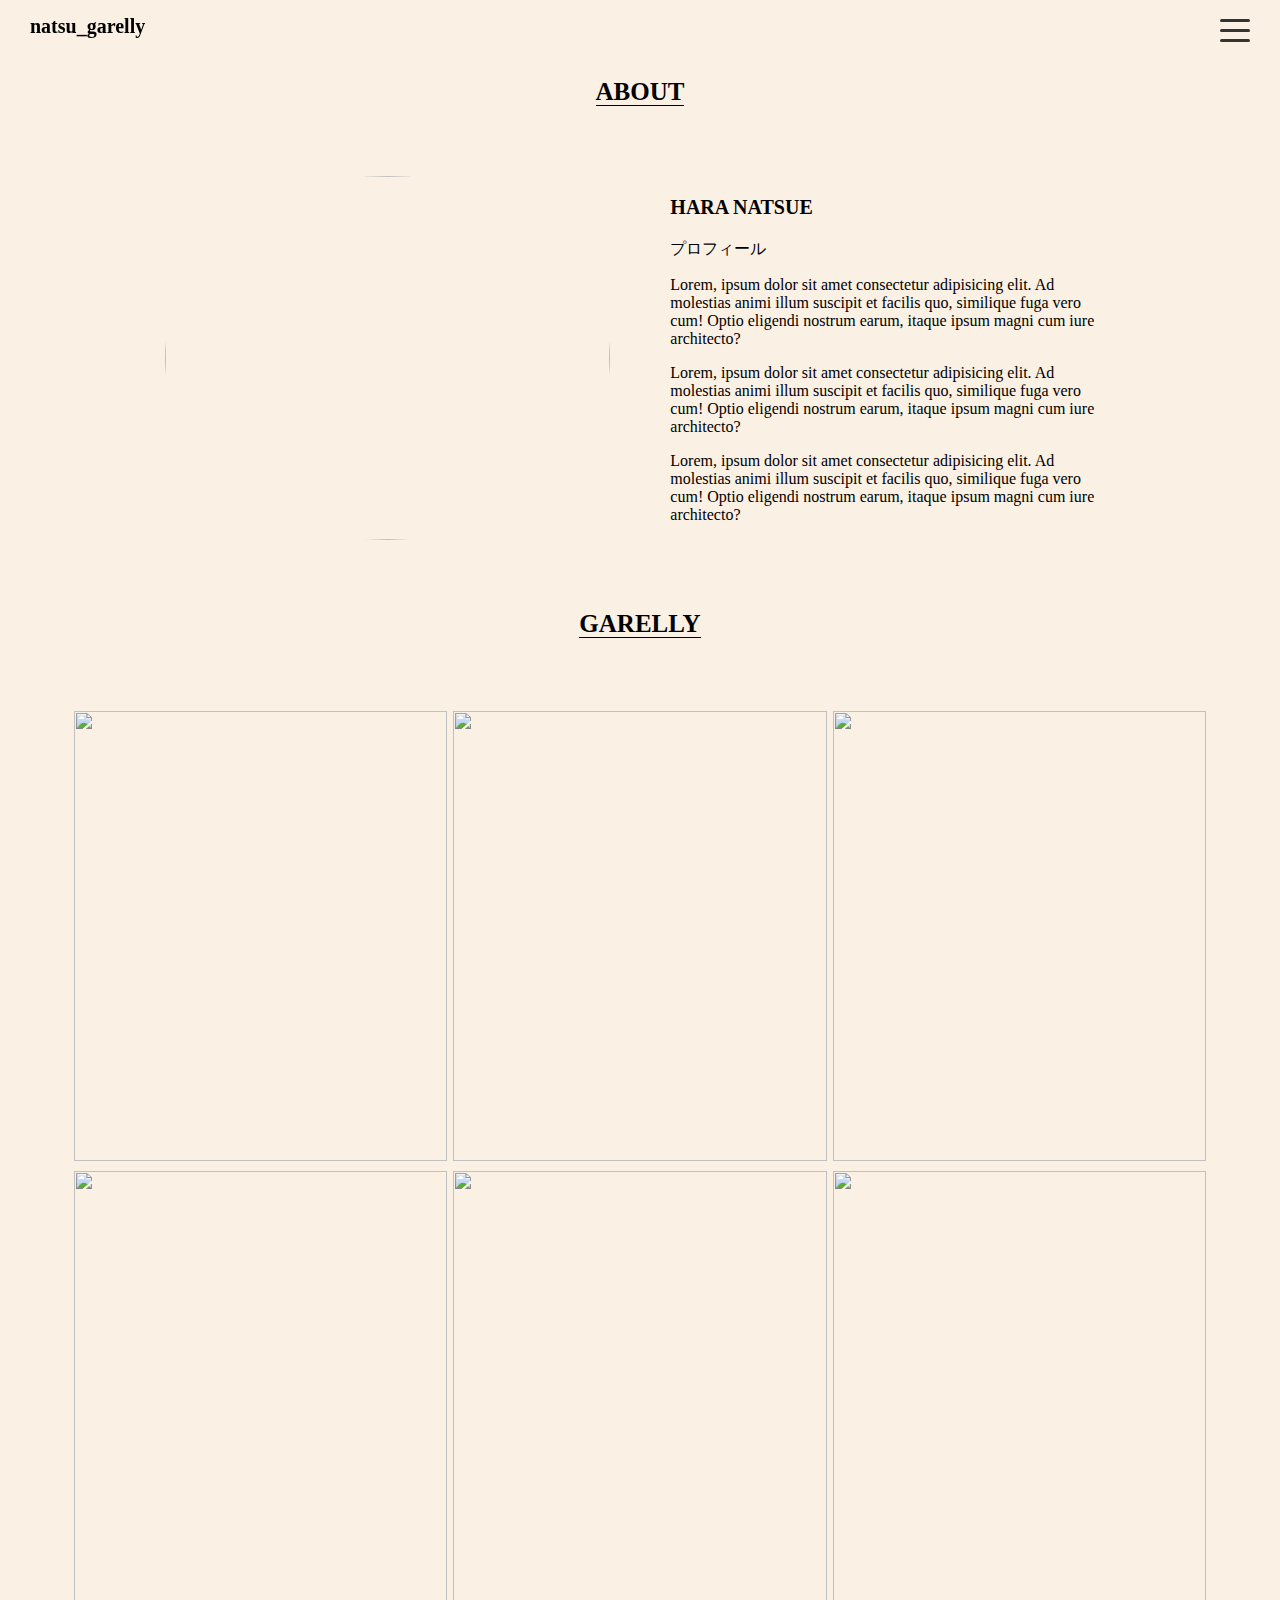
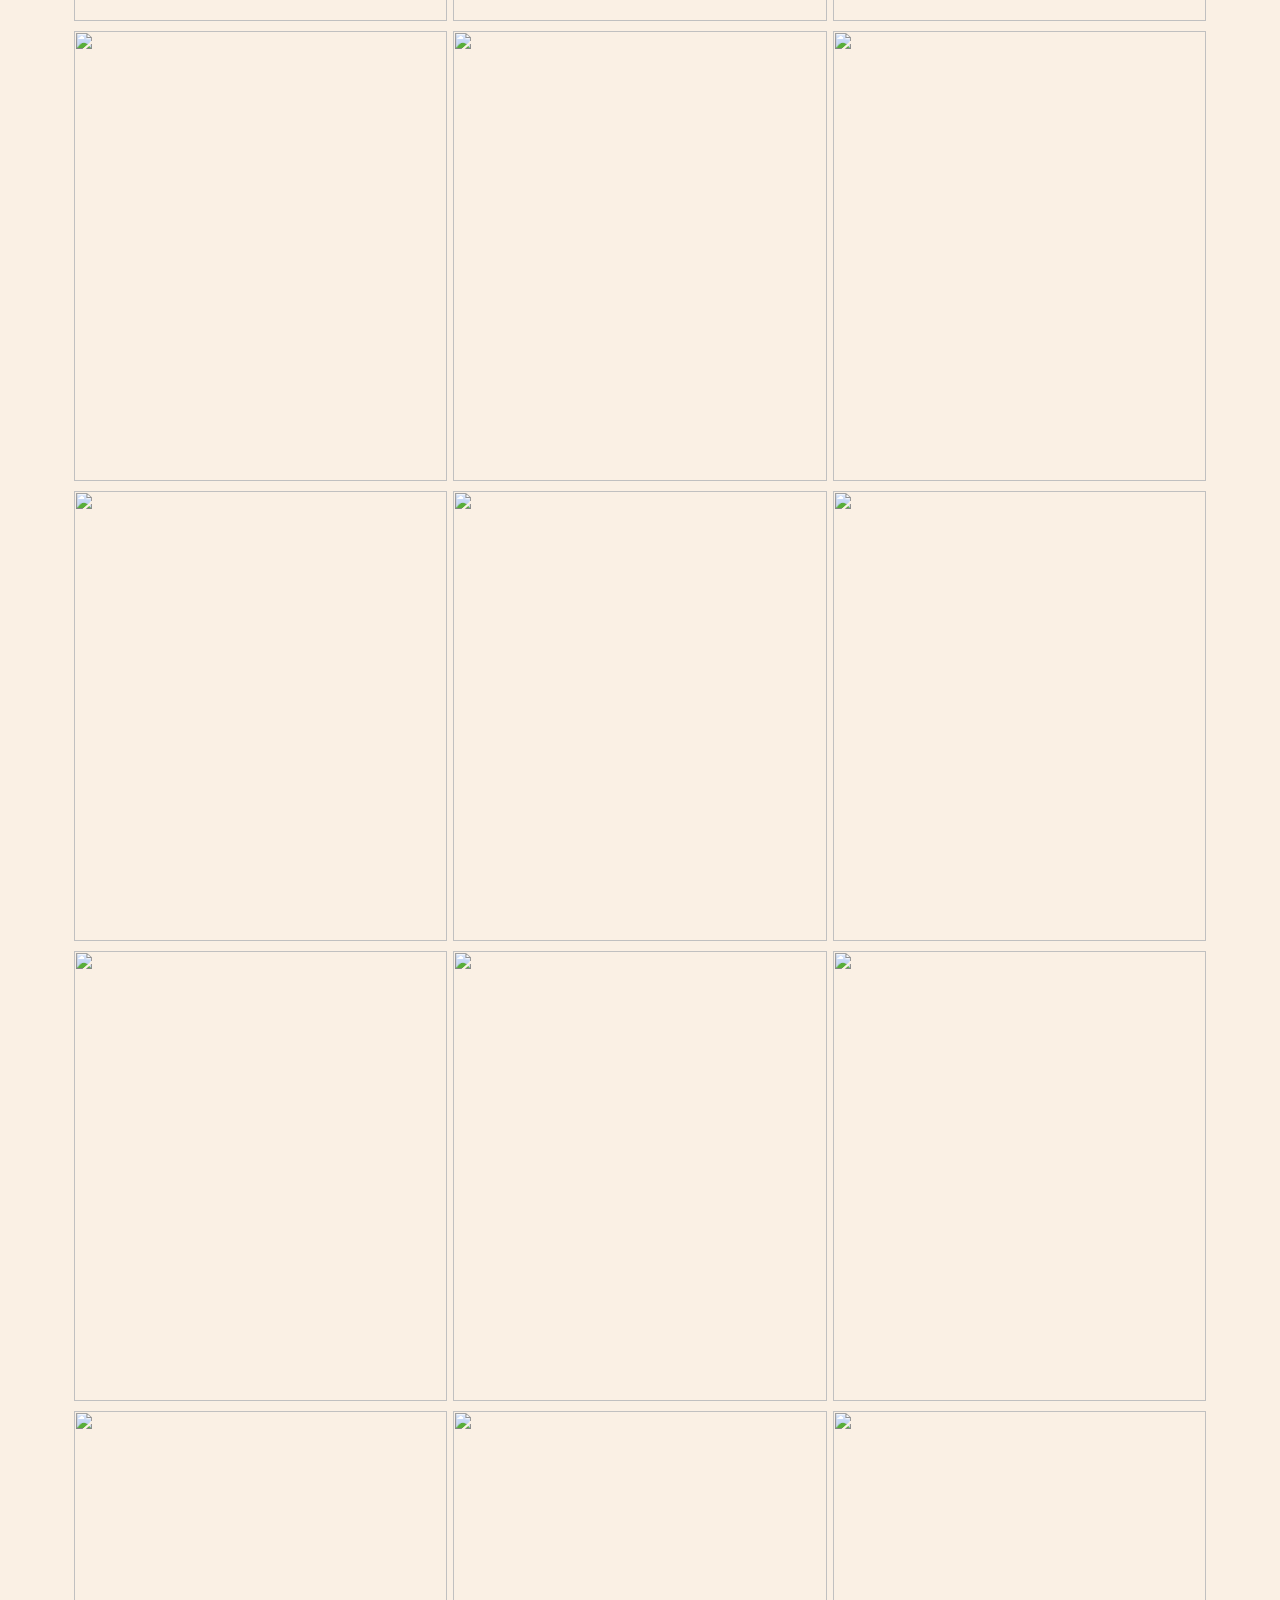
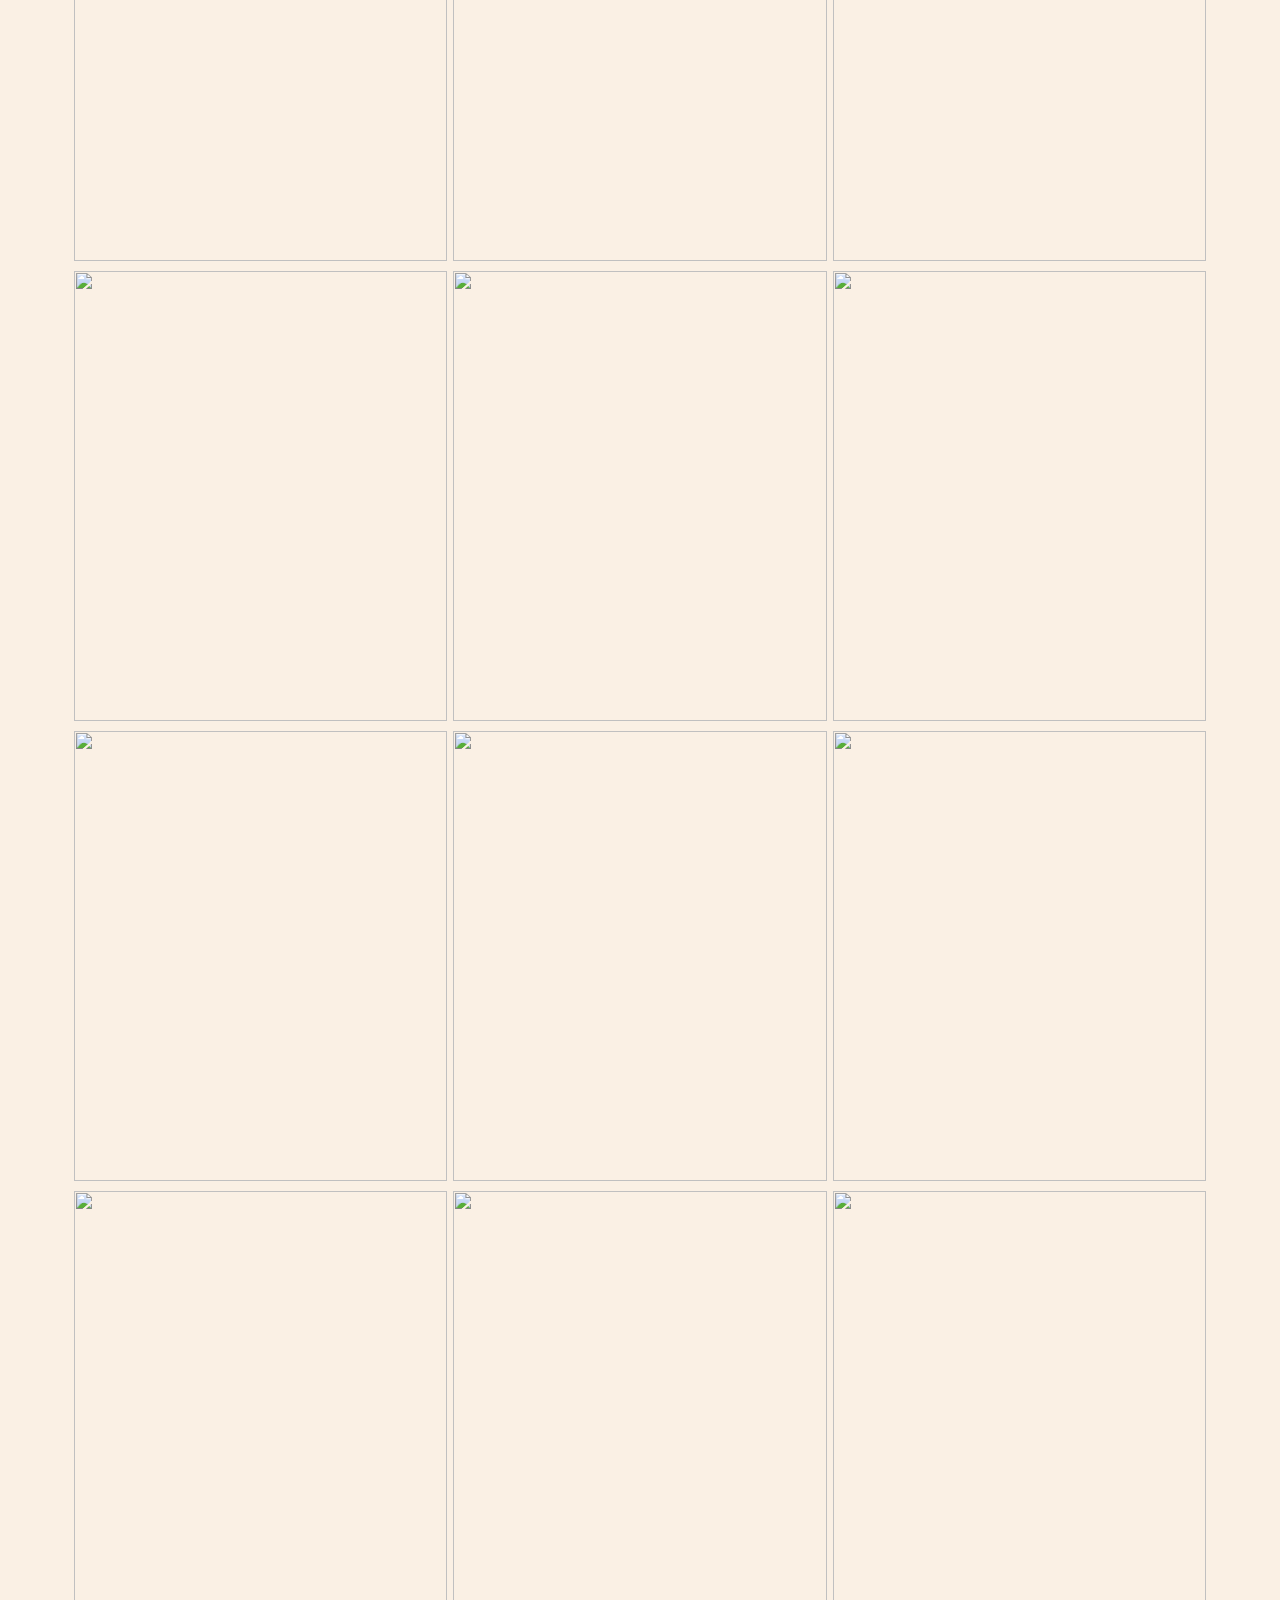
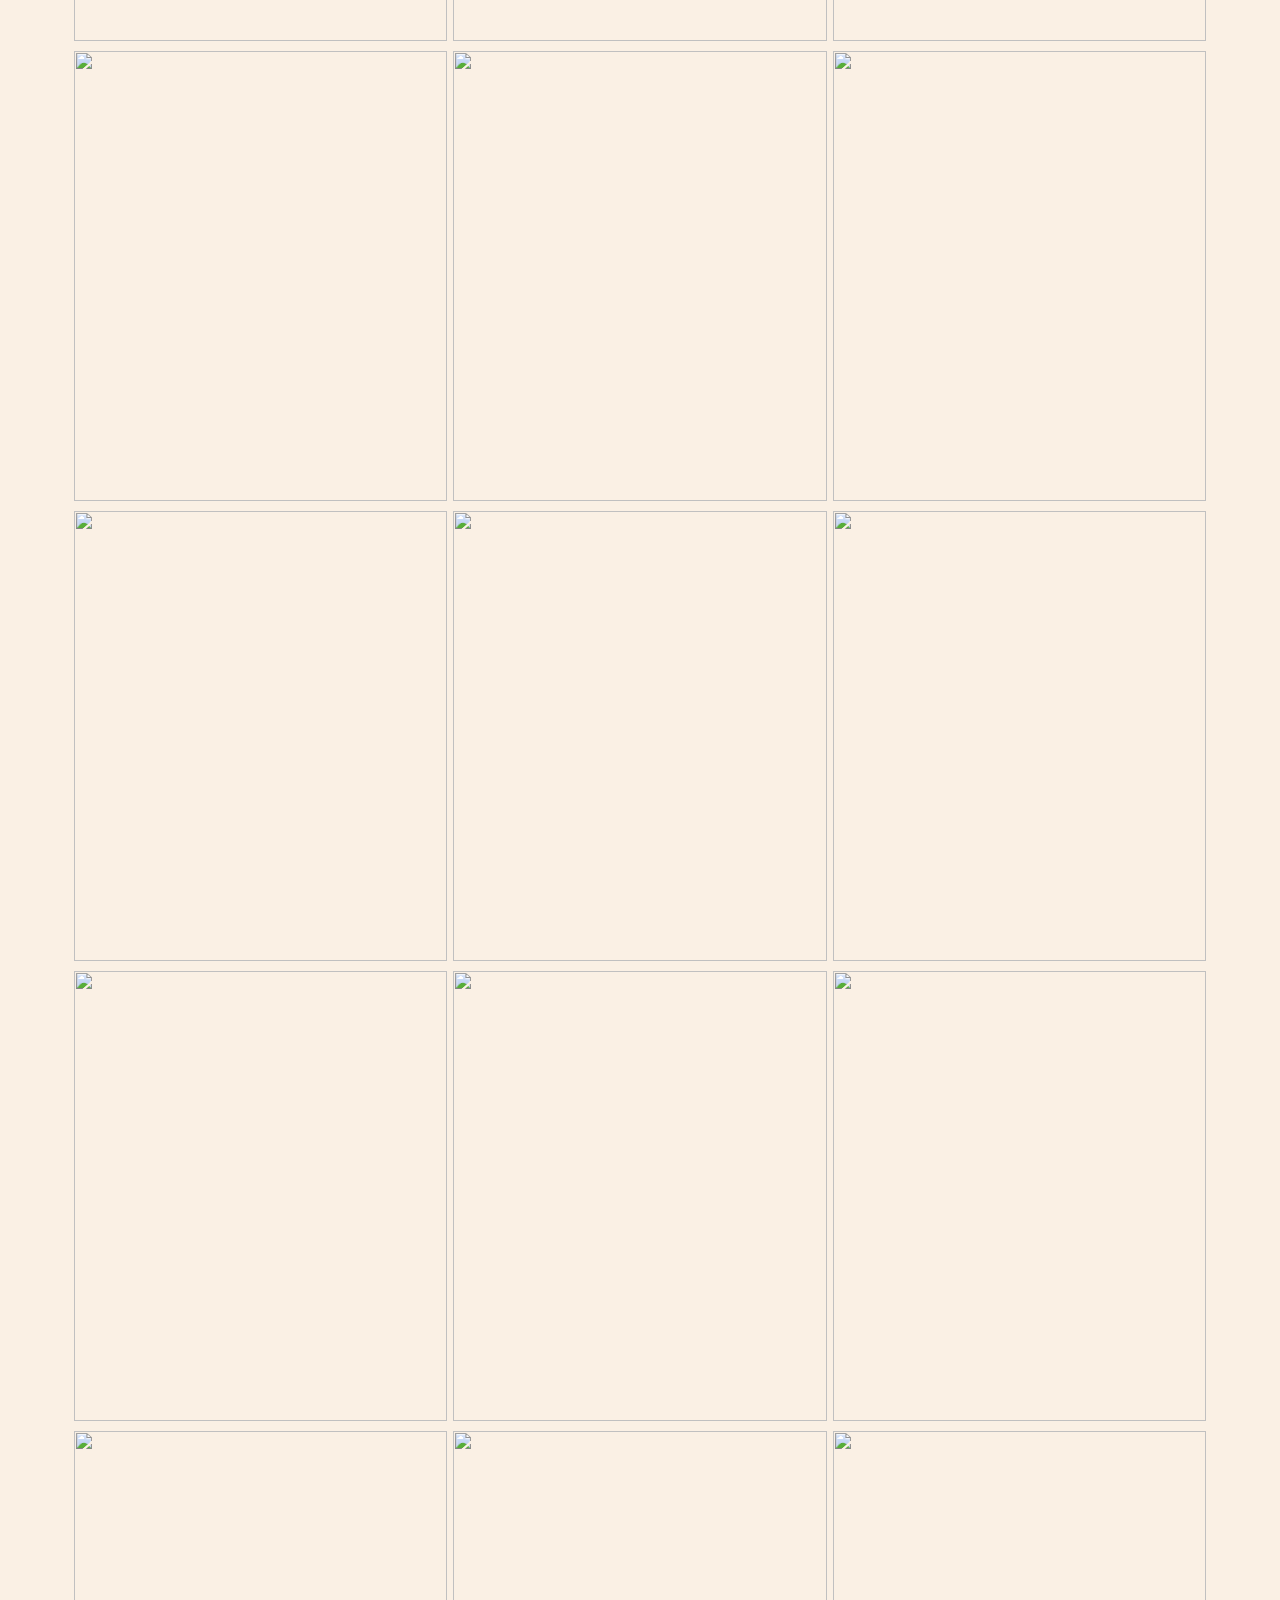
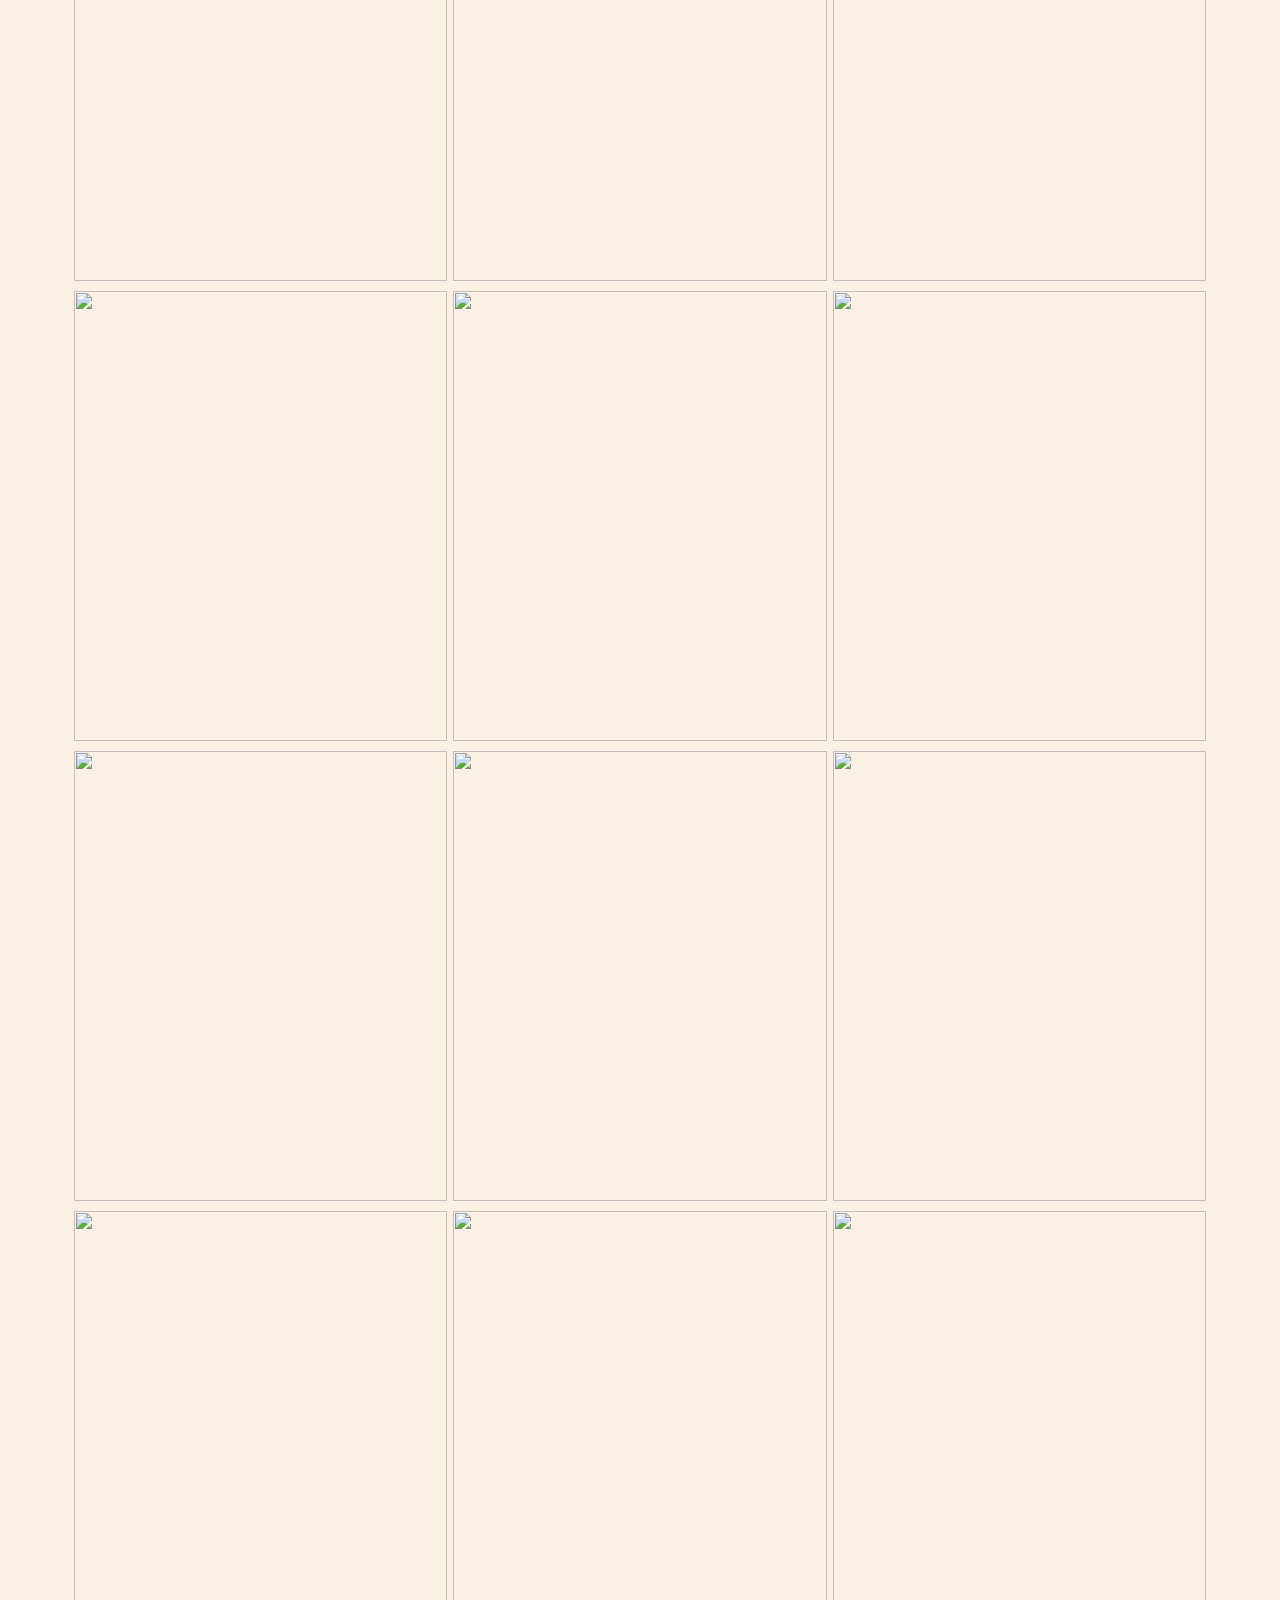
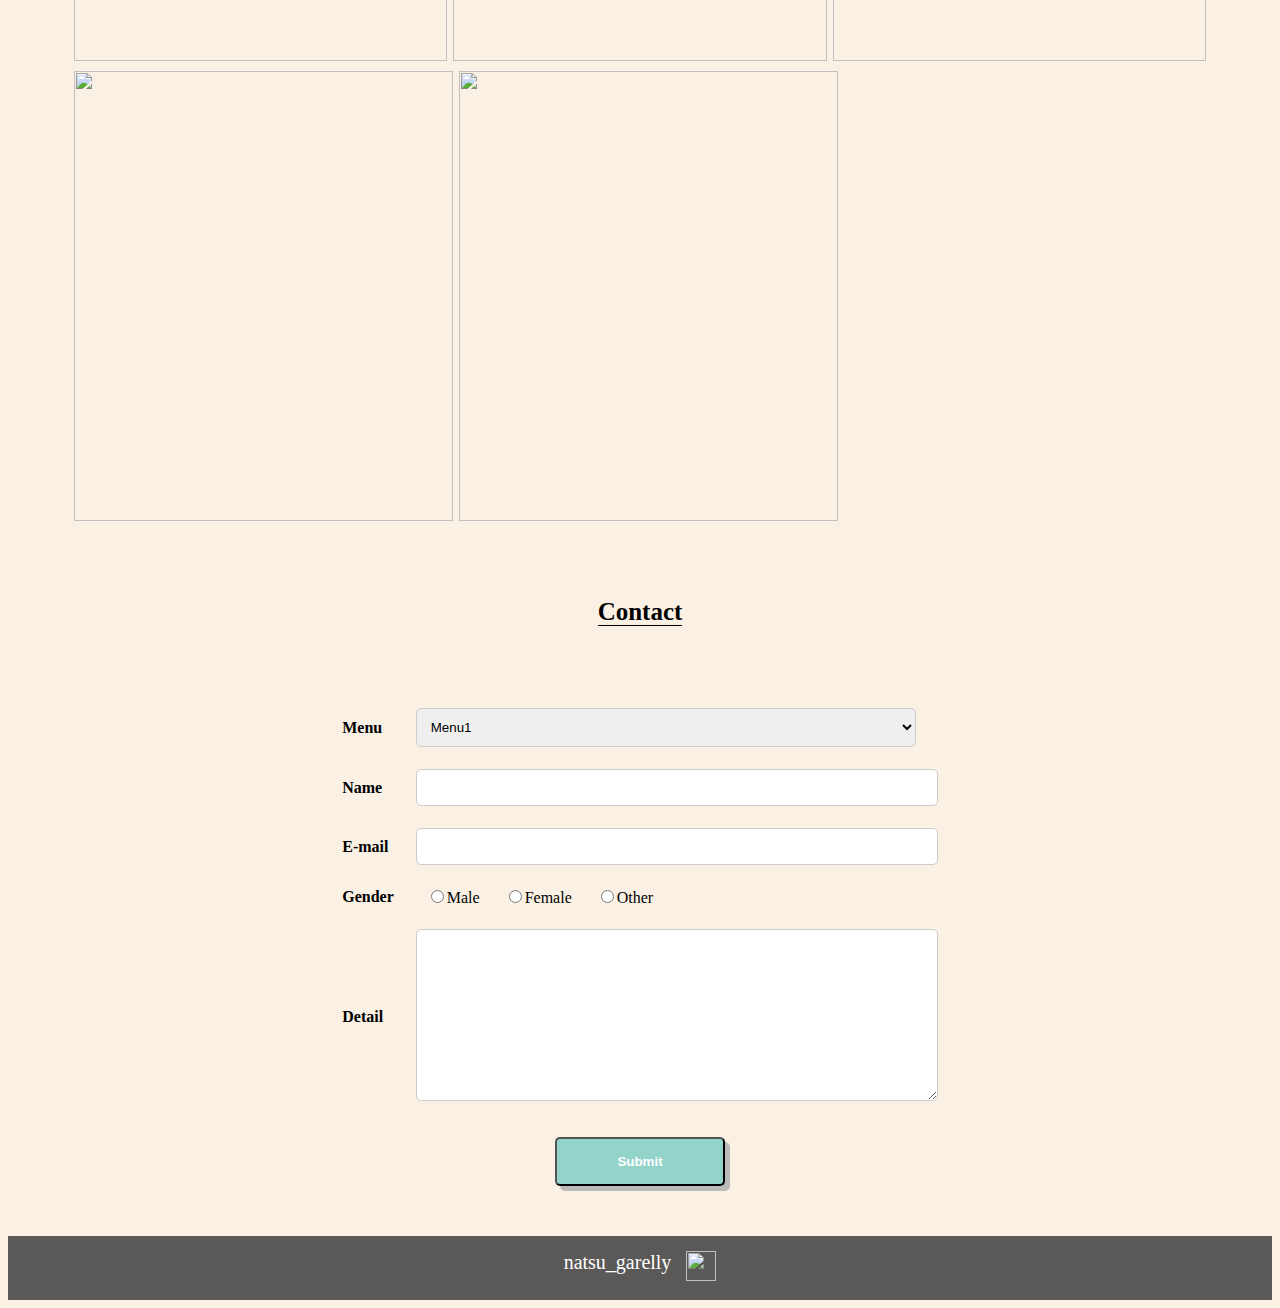
==== index2.html @ 192eb4e1 "natsu_garelly" ====
<!DOCTYPE html>
<html lang="en">
<head>
    <meta charset="UTF-8">
    <meta http-equiv="X-UA-Compatible" content="IE=edge">
    <meta name="viewport" content="width=device-width, initial-scale=1.0">
    <title>natsu_garelly</title>
    
    
    <link href="https://unpkg.com/sanitize.css"rel="stylesheet"/>
    <link rel="stylesheet" href="./index2.css">
   
</head>
<body>

    <div id="navArea">
        <nav>
            <div class="inner">
                <ul>
                    <li><a href="./index.html">HOME</a></li>
                    <li><a href="#">ABOUT</a></li>
                    <li><a href="#garelly">GARELLY</a></li>
                    <li><a href="#contact">CONTACT</a></li>
                </ul>

            </div>
        </nav>        
        <div class="mainTitle">
            <div>natsu_garelly</div>
        </div>
        <div class="toggle-btn">
            <span></span>
            <span></span>
            <span></span>
        </div>
        <div id="mask"></div>
    </div>

   
    <div class="sectionTitle">
        <span >ABOUT</span>
    </div>
    <section class="aboutSection">
        <div class="profile">
            <div class="profileImg">
                <img class="column" src="./garelly_pic/IMG_1870.JPG" alt="" loading="layz">
                <img class="row" src="./garelly_pic/CKAJ4470.jpg" alt="" loading="layz">
            </div>
            <div class="profileDetail">
                <div>
                    <p class="profileName">HARA NATSUE</p>
                    <p class="profileTitle">プロフィール</p>
                    <p class="profileDsicription">Lorem, ipsum dolor sit amet consectetur adipisicing elit. Ad molestias animi illum suscipit et facilis quo, similique fuga vero cum! Optio eligendi nostrum earum, itaque ipsum magni cum iure architecto?</p>
                    <p class="profileDsicription">Lorem, ipsum dolor sit amet consectetur adipisicing elit. Ad molestias animi illum suscipit et facilis quo, similique fuga vero cum! Optio eligendi nostrum earum, itaque ipsum magni cum iure architecto?</p>
                    <p class="profileDsicription">Lorem, ipsum dolor sit amet consectetur adipisicing elit. Ad molestias animi illum suscipit et facilis quo, similique fuga vero cum! Optio eligendi nostrum earum, itaque ipsum magni cum iure architecto?</p>
                </div>      
            </div>
        </div>
    </section>  

    <div class="sectionTitle">
        <span id="garelly">GARELLY</span>
    </div>
    <section class="garelly">
        <div class="cards">
            <div class="card">
                <img src="./garelly_pic/DSCF0101.jpg"alt="" loading="layz">
            </div>
            <div class="card">
                <img src="./garelly_pic/DSCF0210.jpg" alt="" loading="layz">
            </div>
            <div class="card">
                <img src="./garelly_pic/DSCF0279.jpg" alt="" loading="layz">
            </div>
        </div>
        <div class="cards">
            <div class="card">
                <img src="./garelly_pic/DSCF0413.jpg" alt="" loading="layz">
            </div>
            <div class="card">
                <img src="./garelly_pic/DSCF0464.jpg" alt="" loading="layz">
            </div>
            <div class="card">
                <img src="./garelly_pic/DSCF0581.jpg" alt="" loading="layz">
            </div>
        </div>
        <div class="cards">
            <div class="card">
                <img src="./garelly_pic/DSCF0740.jpg" alt="" loading="layz">
            </div>
            <div class="card">
                <img src="./garelly_pic/DSCF0749.jpg" alt="" loading="layz">
            </div>
            <div class="card">
                <img src="./garelly_pic/DSCF1101.jpg" alt="" loading="layz">
            </div>
        </div>
        <div class="cards">
            <div class="card">
                <img src="./garelly_pic/DSCF1487.jpg" alt="" loading="layz">
            </div>
            <div class="card">
                <img src="./garelly_pic/DSCF1593.jpg" alt="" loading="layz">
            </div>
            <div class="card">
                <img src="./garelly_pic/DSCF1665.jpg" alt="" loading="layz">
            </div>
        </div>
        <div class="cards">
            <div class="card">
                <img src="./garelly_pic/DSCF1838.jpg" alt="" loading="layz">
            </div>
            <div class="card">
                <img src="./garelly_pic/DSCF1932.jpg" alt="" loading="layz">
            </div>
            <div class="card">
                <img src="./garelly_pic/DSCF2026.jpg" alt="" loading="layz">
            </div>
        </div>
        <div class="cards">
            <div class="card">
                <img src="./garelly_pic/DSCF2471.jpg" alt="" loading="layz">
            </div>
            <div class="card">
                <img src="./garelly_pic/DSCF2484.jpg" alt="" loading="layz">
            </div>
            <div class="card">
                <img src="./garelly_pic/DSCF3224.jpg" alt="" loading="layz">
            </div>
        </div>
        <div class="cards">
            <div class="card">
                <img src="./garelly_pic/DSCF3465.jpg" alt="" loading="layz">
            </div>
            <div class="card">
                <img src="./garelly_pic/DSCF3647.jpg" alt="" loading="layz">
            </div>
            <div class="card">
                <img src="./garelly_pic/DSCF3764.jpg" alt="" loading="layz">
            </div>
        </div>
        <div class="cards">
            <div class="card">
                <img src="./garelly_pic/DSCF3837.jpg" alt="" loading="layz">
            </div>
            <div class="card">
                <img src="./garelly_pic/DSCF4276.jpg" alt="" loading="layz">
            </div>
            <div class="card">
                <img src="./garelly_pic/DSCF4394.jpg" alt="" loading="layz">
            </div>
        </div>
        <div class="cards">
            <div class="card">
                <img src="./garelly_pic/DSCF4476.jpg" alt="" loading="layz">
            </div>
            <div class="card">
                <img src="./garelly_pic/DSCF4560.jpg" alt="" loading="layz">
            </div>
            <div class="card">
                <img src="./garelly_pic/DSCF4602.jpg" alt="" loading="layz">
            </div>
        </div>
        <div class="cards">
            <div class="card">
                <img src="./garelly_pic/DSCF4999.jpg" alt="" loading="layz">
            </div>
            <div class="card">
                <img src="./garelly_pic/DSCF5072.jpg" alt="" loading="layz">
            </div>
            <div class="card">
                <img src="./garelly_pic/DSCF5181.jpg" alt="" loading="layz">
            </div>
        </div>
        <div class="cards">
            <div class="card">
                <img src="./garelly_pic/DSCF5272.jpg" alt="" loading="layz">
            </div>
            <div class="card">
                <img src="./garelly_pic/DSCF5324.jpg" alt="" loading="layz">
            </div>
            <div class="card">
                <img src="./garelly_pic/DSCF6172.jpg" alt="" loading="layz">
            </div>
        </div>
        <div class="cards">
            <div class="card">
                <img src="./garelly_pic/DSCF6229.jpg" alt="" loading="layz">
            </div>
            <div class="card">
                <img src="./garelly_pic/DSCF6264.jpg" alt="" loading="layz">
            </div>
            <div class="card">
                <img src="./garelly_pic/DSCF6577.jpg" alt="" loading="layz">
            </div>
        </div>
        <div class="cards">
            <div class="card">
                <img src="./garelly_pic/DSCF6687.jpg" alt="" loading="layz">
            </div>
            <div class="card">
                <img src="./garelly_pic/DSCF6797.jpg" alt="" loading="layz">
            </div>
            <div class="card">
                <img src="./garelly_pic/DSCF7113.jpg" alt="" loading="layz">
            </div>
        </div>
        <div class="cards">
            <div class="card">
                <img src="./garelly_pic/DSCF7127.jpg" alt="" loading="layz">
            </div>
            <div class="card">
                <img src="./garelly_pic/DSCF7446.jpg" alt="" loading="layz">
            </div>
            <div class="card">
                <img src="./garelly_pic/DSCF7916.jpg" alt="" loading="layz">
            </div>
        </div>
        <div class="cards">
            <div class="card">
                <img src="./garelly_pic/DSCF7937.jpg" alt="" loading="layz">
            </div>
            <div class="card">
                <img src="./garelly_pic/DSCF8142.jpg" alt="" loading="layz">
            </div>
            <div class="card">
                <img src="./garelly_pic/DSCF8699.jpg" alt="" loading="layz">
            </div>
        </div>
        <div class="cards">
            <div class="card">
                <img src="./garelly_pic/DSCF9186.jpg" alt="" loading="layz">
            </div>
            <div class="card">
                <img src="./garelly_pic/DSCF9393.jpg" alt="" loading="layz">
            </div>
            <div class="card">
                <img src="./garelly_pic/DSCF9555.jpg" alt="" loading="layz">
            </div>
        </div>
        <div class="cards">
            <div class="card">
                <img src="./garelly_pic/DSCF9633.JPG" alt="" loading="layz">
            </div>
            <div class="card">
                <img src="./garelly_pic/DSCF9750.JPG" alt="" loading="layz">
            </div>
           
        </div>
    </section>


<!-- contact -->
    <div class="sectionTitle">
        <span id="contact">Contact</span>
    </div>
    
    <form class="form" action="">
        <table class="form-table">
            <tr>
                <th>
                    <label for="menu">
                        Menu
                    </label>
                </th>
                <td>
                    <select class="select" id="menu">
                        <option value="menu-1">Menu1</option>
                        <option value="menu-2">Menu2</option>
                        <option value="menu-3">Menu3</option>
                    </select>
                </td>
            </tr>
            <tr>
                <th>
                    <label for="name">
                        Name
                    </label>
                </th>
                <td>
                    <input class="input" type="text" id="name">
                </td>
            </tr>
            <tr>
                <th>
                    <label for="e-mail">
                        E-mail
                    </label>
                </th>
                <td>
                    <input class="input" type="email" id="e-mail">
                </td>
            </tr>
            <tr>
                <th>
                    Gender
                </th>
                <td>
                    <label class="radio">
                        <input type="radio" name="gender" value="male">Male
                    </label>
                    <label class="radio">
                        <input type="radio" name="gender" value="female">Female
                    </label>
                    <label class="radio">
                        <input type="radio" name="gender" value="other">Other
                    </label>
                </td>
            </tr>
            <tr>
                <th>
                    Detail
                </th>
                <td>
                    <textarea class="textarea" cols="30" rows="10"></textarea>
                </td>
            </tr>
        </table>

        <div class="form-button">
            <button class="button button-submission" type="submit">Submit</button>
        </div>
        
    </form>

    <footer class="footer">
        <div class="footerSection">
            <div class="footerHeadline">natsu_garelly</div>
            <div>
                <a href="https://instagram.com/na.tsu_oyatsu"><img src="./garelly_pic/Instagram_Glyph_Gradient.png" alt=""></a>
            </div>
        </div>
    </footer>
  

   <script src="./index.js"></script> 
</body>
</html>
---- index2.css ----
body {
    background-color: rgb(246, 225, 202, 0.5);
}

/* main */
main {
    padding: 50px;
}

main h1 {
    font-weight: 400;
    text-align: center;
}

/* nav */
nav {
    /* display: block; */
    width: 220px;
    position: fixed;
    background-color: #FFFFFF;
    top: 0;
    left: -300px;
    bottom: 0;
    transition: all 0.5s;
    z-index: 31;
    opacity: 0;
}

.open nav {
    left: 0;
    opacity: 1;
}

nav .inner {
    padding: 25px;
}
nav .inner ul {
    list-style: none;
    margin: 0;
    padding: 0;
}

nav .inner ul li {
    margin: 0;
    border-bottom: 1px solid #000;
}

nav .inner ul li a {
    display: block;
    text-decoration: none;
    color: #333;
    font-size: 14px;
    padding: 1rem;
    transition: all 0.5s;
}


nav .inner ul li a:hover{
    background-color: rgb(245, 216, 235, 0.5);
}

.mainTitle {
    position: fixed;
    top: 15px;
    left: 30px;
    font-size: 20px;
    font-weight: bold;
    font-family: 'Noto Sans JP', sans-serif;
    font-family: 'Playfair Display', serif;
    z-index: 30;
}

/* toggle-btnの位置決め */
.toggle-btn {
    display: block;
    position: fixed;
    top: 15px;
    right: 30px;
    width: 30px;
    height: 30px;
    z-index: 31;
    cursor: pointer;
   
}

.toggle-btn span {
    position: absolute;
    display: block;
    /* left: 0; */
    width: 30px;
    height: 3px;
    background-color: #333;
    transition: all 0.5s;
    border-radius: 10px;
}
.toggle-btn span:nth-child(1){
    top: 4px;
}
.toggle-btn span:nth-child(2){
    top: 14px;
}
.toggle-btn span:nth-child(3){
    top: 24px;
}

.open .toggle-btn span {
    background-color: #FFF;
}

.open .toggle-btn span:nth-child(1){
    transform: translateY(10px) rotate(-315deg);
}

.open .toggle-btn span:nth-child(2){
    display: none;
}
.open .toggle-btn span:nth-child(3){
    transform: translateY(-10px) rotate(315deg);
}


#mask {
    display: none;
    transition: all 0.5s;
}

.open #mask {
    display: block;
    background-color: #000;
    width: 100%;
    height: 100%;
    top: 0;
    left: 0;
    position: fixed;
    opacity: 0.8;
    cursor: pointer;
    z-index: 30;
    
}


.sectionTitle {
    text-align: center;
    padding: 70px 0;
}

.sectionTitle span {
    font-size: 25px;
    font-weight: bold;
    border-bottom: 1px solid black;   
}

/* about */

.aboutSection {
    width: 80%;
    margin: 0 auto;
    min-width: 900px;
}

.profile {
    display: flex;
    width: 100%;
    
}
.profileImg {
    width: 50%;
    margin: 0 3%;
}
.column {
    width: 100%;
    height: 100%;
    border-radius: 50%; 
}

.row {
    display: none;
}

.profileDetail{
    width: 50%;
    margin:0 3%;
}

.profileName {
    font-size: 20px;
    font-weight: bold;
}

@media screen and (max-width: 900px){
    .aboutSection {
        width: 95%;
        margin: 0 auto; 
        min-width: initial;
    }
    
    .profile {
        display: flex;
        flex-direction: column;
        text-align: center;
        width: 100%;
        margin: 0 auto;
    }
    .profileImg {
        width: 100%;
        margin: 0 auto;
    }
    .column {
      display: none;
    }
    
    .row {
        display: flex;
        text-align: center;
        width: 100%;
        margin: 0 auto;
    }
    
    .profileDetail{
        width: 100%;
        margin: 0 auto;
    }
    
    .profileName {
        font-size: 20px;
        font-weight: bold;
    }
}

/* garelly */
.garelly {
    width: 90%;
    margin: 0 auto;
  }
  
  .cards {
    width: 100%;
    display: flex;
  }
  
  .card {
    width: 33.3%;
    margin: 3px;
    transition: all 0.5s;/*状態変化の時間を指定*/
    -webkit-transition: all 0.5s;
  }
  
  .card img {
    width: 100%;
    height: 450px;
    object-fit: cover;
    
  }
  
  .card:hover{
    transform:scale(1.1); /*画像の拡大/縮小(xy)*/
  }

  @media screen and (max-width: 900px){
    .card img {
        width: 100%;
        height: 300px;
        object-fit: cover;
        
      }
}

@media screen and (max-width: 650px){
    .garelly {
        width: 95%;
        margin: 0 auto;
      }
    
    .card img {
        width: 100%;
        height: 200px;
        object-fit: cover;
        
      }
}
@media screen and (max-width: 650px){

    .garelly {
        width: 95%;
        margin: 0 auto;
      }
    
    .card img {
        width: 100%;
        height: 120px;
        object-fit: cover;
        
      }
}


/* contact */

.select{
    border-radius: 5px;
    padding: 10px;
    border: 1px solid #ccc;
    min-width: 500px;
}
.input{
    border-radius: 5px;
    padding: 10px;
    border: 1px solid #ccc;
    min-width: 500px;
}
.radio{
    margin: 0 10px;
}
.textarea{
    border-radius: 5px;
    padding: 10px;
    border: 1px solid #ccc;
    min-width: 500px;
    min-height: 100pxs;
}

.button{
    display: inline-block;
    color: #fff;
    font-weight: bold;
    background-color: #333;
    text-align: center;
    padding: 15px 60px;
    text-decoration: none;
    border-radius: 5px;
    box-shadow: 5px 5px 0 #bbb;
    transition: box-shadow .25s;

}

.button:hover{
    box-shadow: 0 0 0 #bbb;
}

.button.button-submission{
    background: #92d3ca;
}

.form {
    width: 80%;
    margin: 0 auto;
}


.form-table{
    margin: 0 auto;
}
.form-table th {
    padding: 10px;
    text-align: left;

}

.form-table td {
    padding: 10px;
    
}

.form-button{
    text-align: center;
    margin: 20px;
}

@media screen and (max-width: 900px){
    .form-table,
    .form-table tbody,
    .form-table tr,
    .form-table th,
    .form-table td{
        font-display: block;
    }
    .select,
    .input,
    .textarea{
        min-width: auto;
        width: 100%;
    }
}

.footer {
    width: 100%;
    text-align: center;
    background-color: rgb(51, 51, 51, 0.8);
    margin-top: 50px;
    padding: 15px 0;
}

.footerSection {
    display: flex;
    justify-content: center;
}

.footerHeadline {
    font-size: 20px;
    color: #fff;
    margin-right: 15px;
    
}

.footerSection div img {
    width: 30px;
    height: 30px;
}
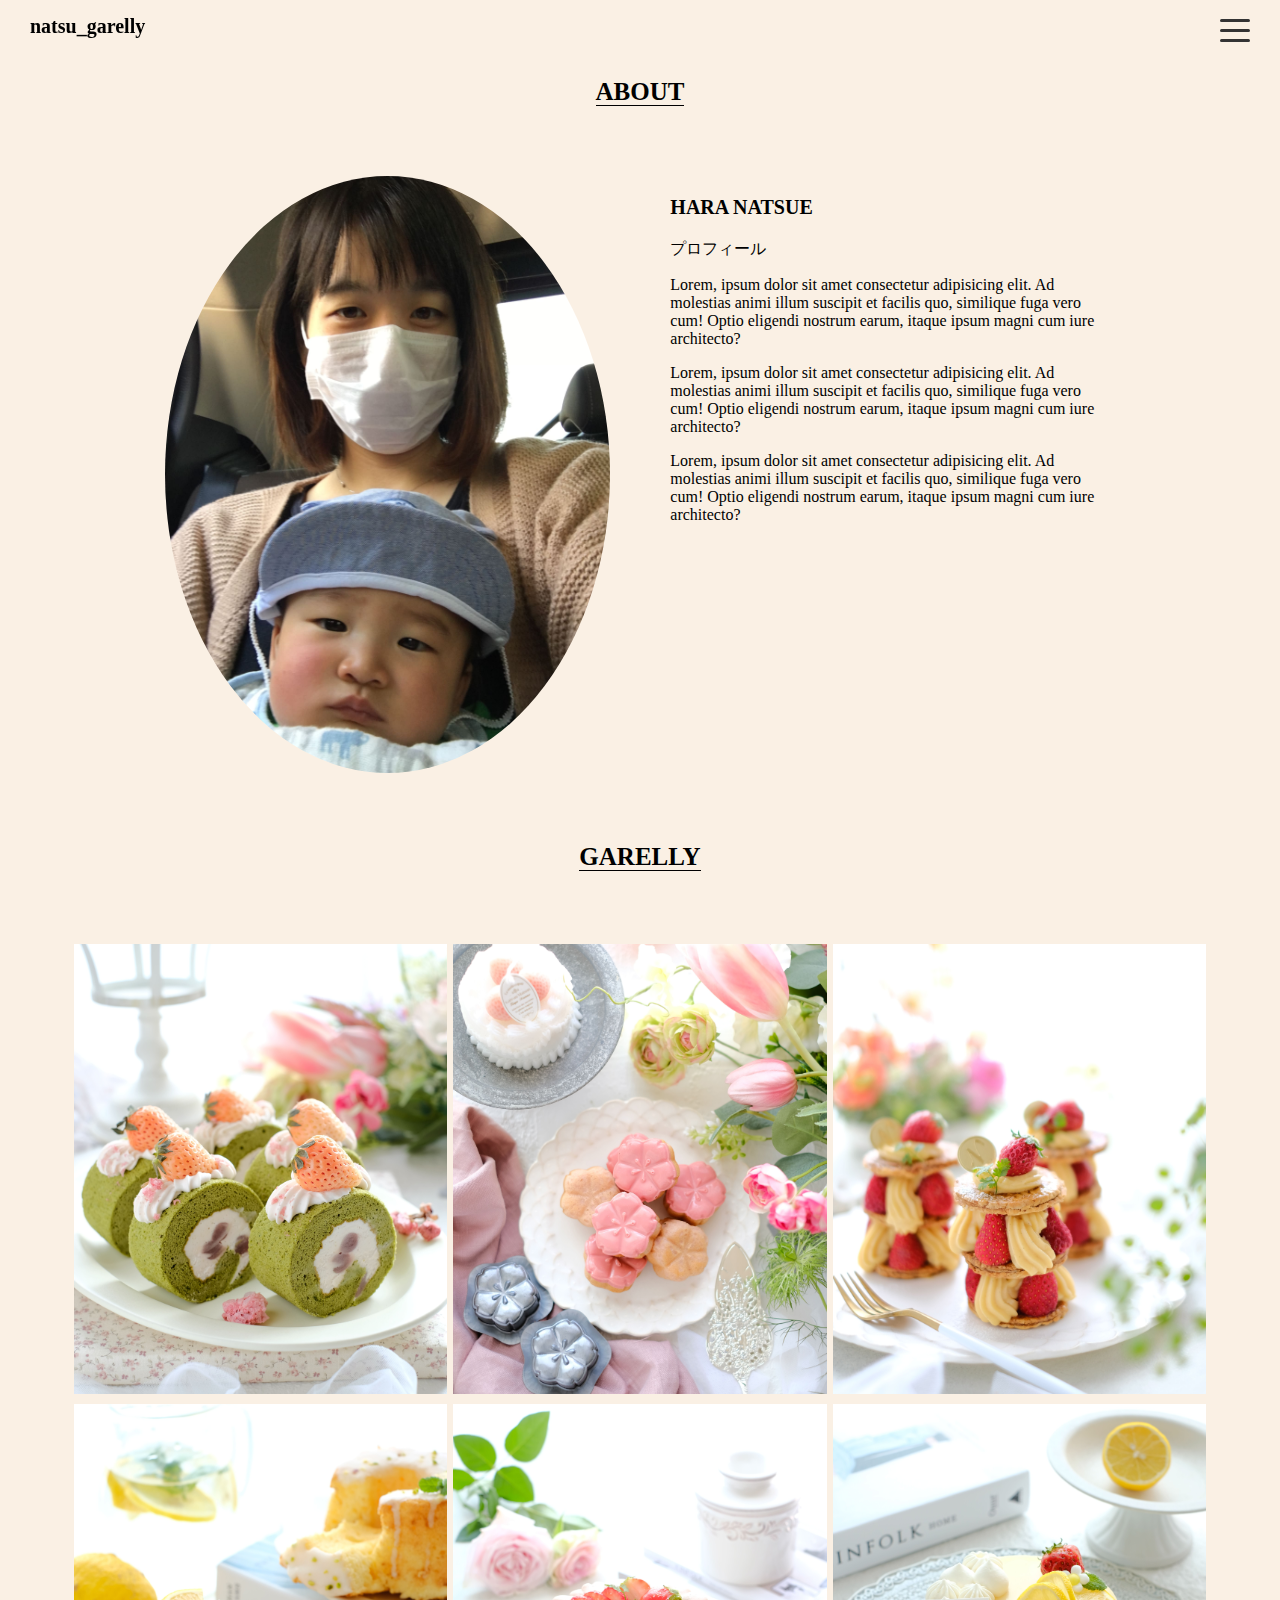
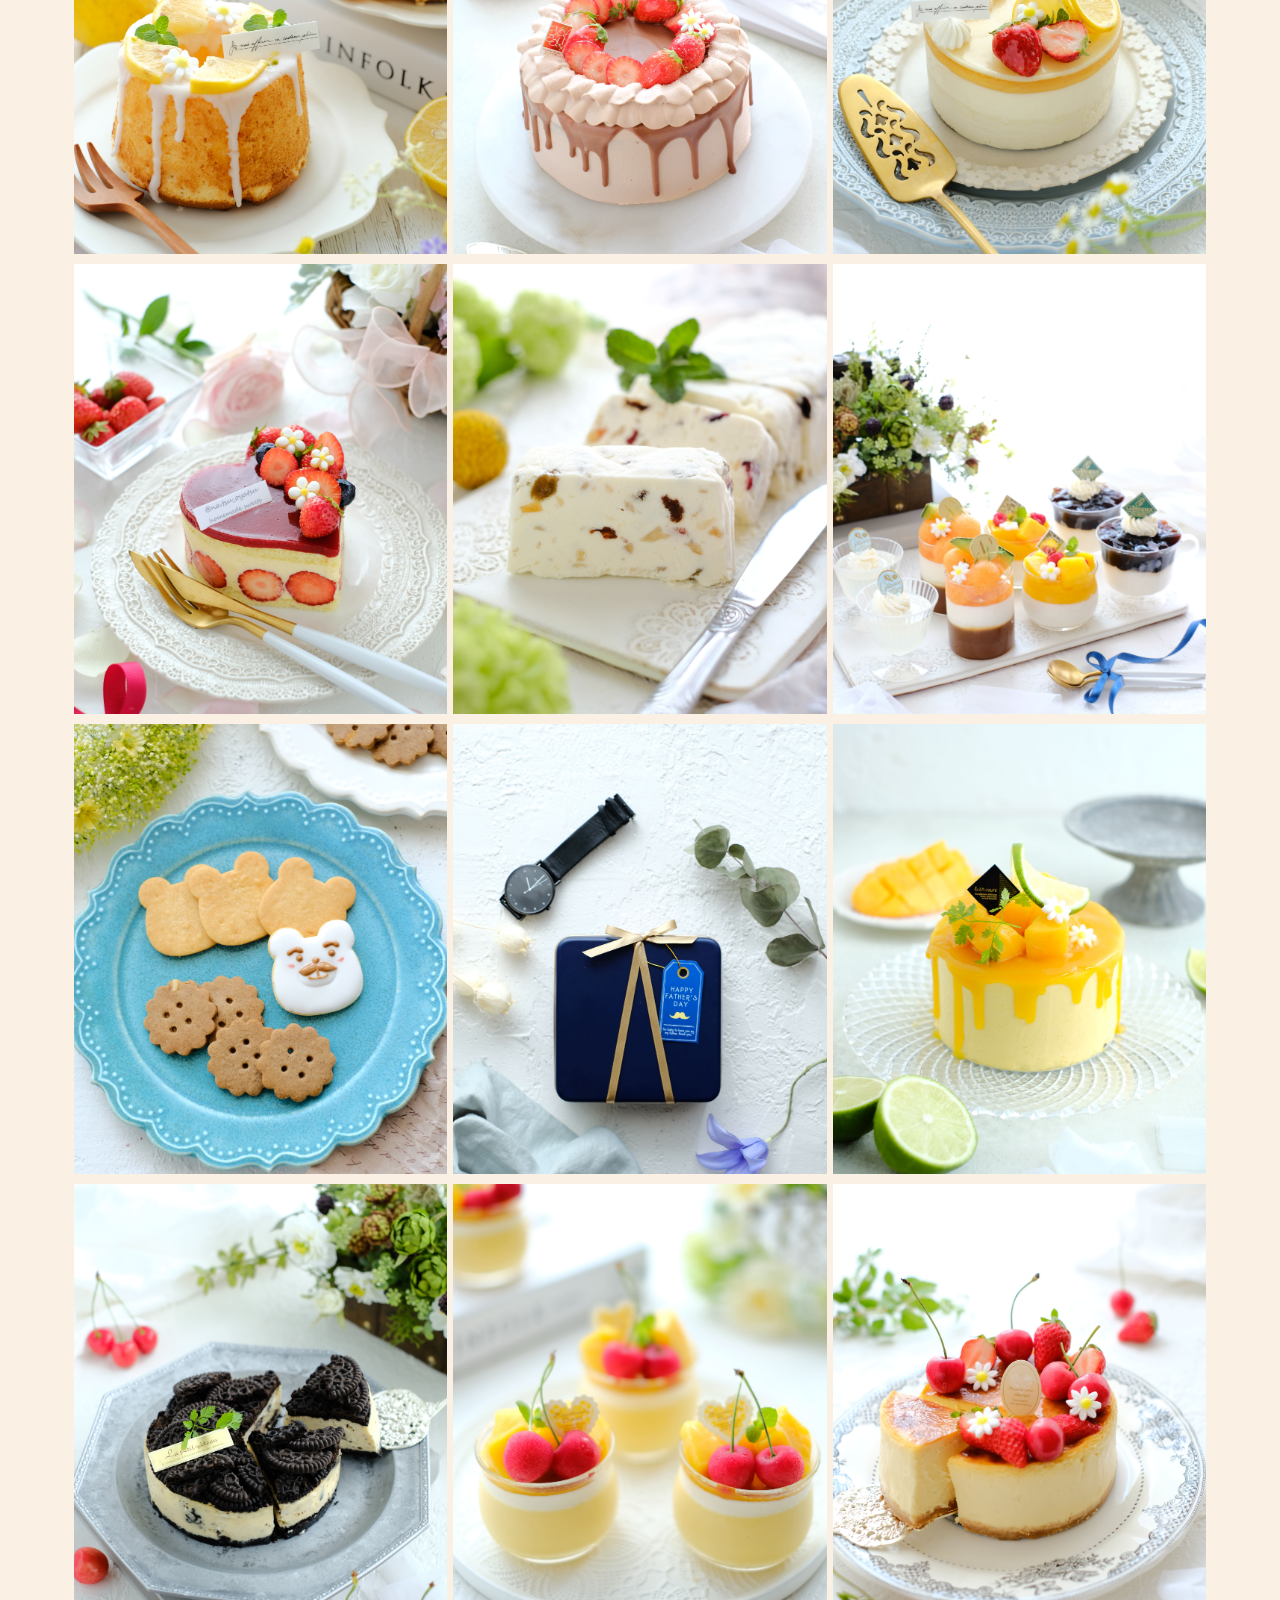
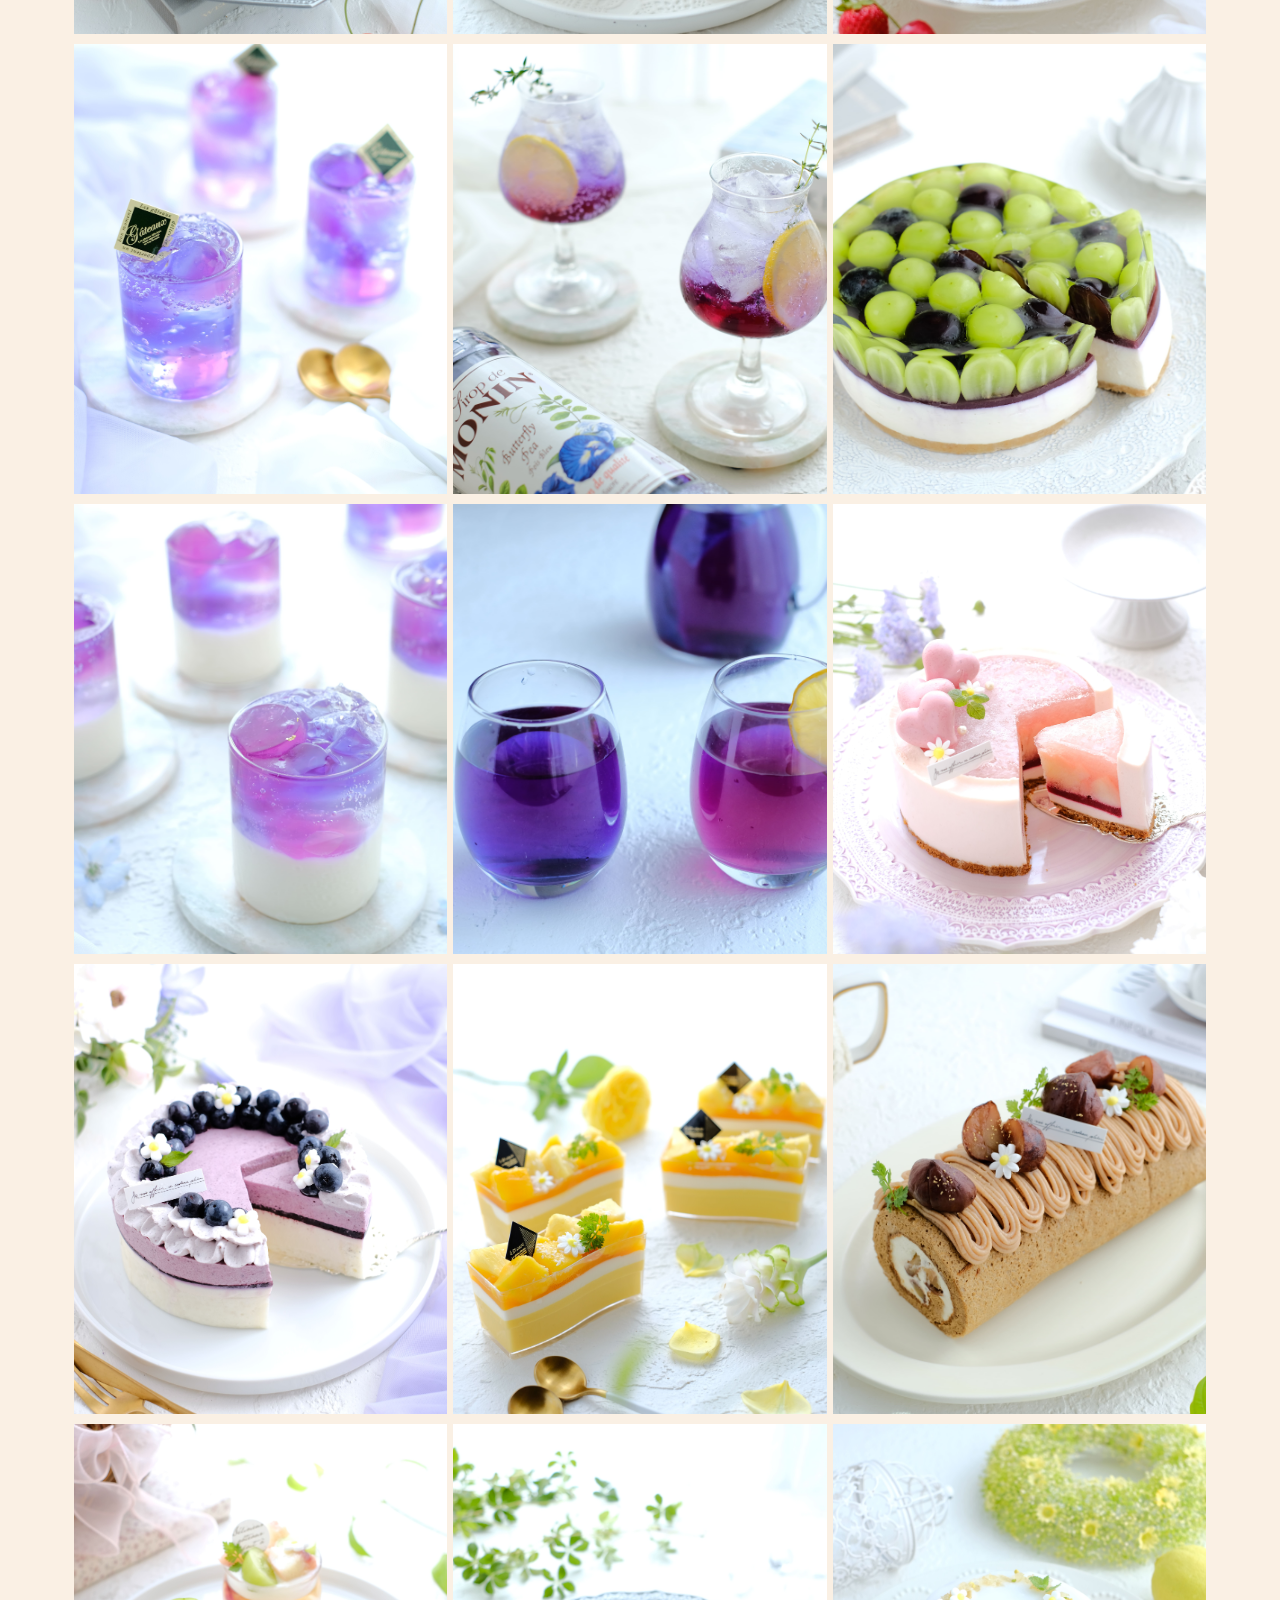
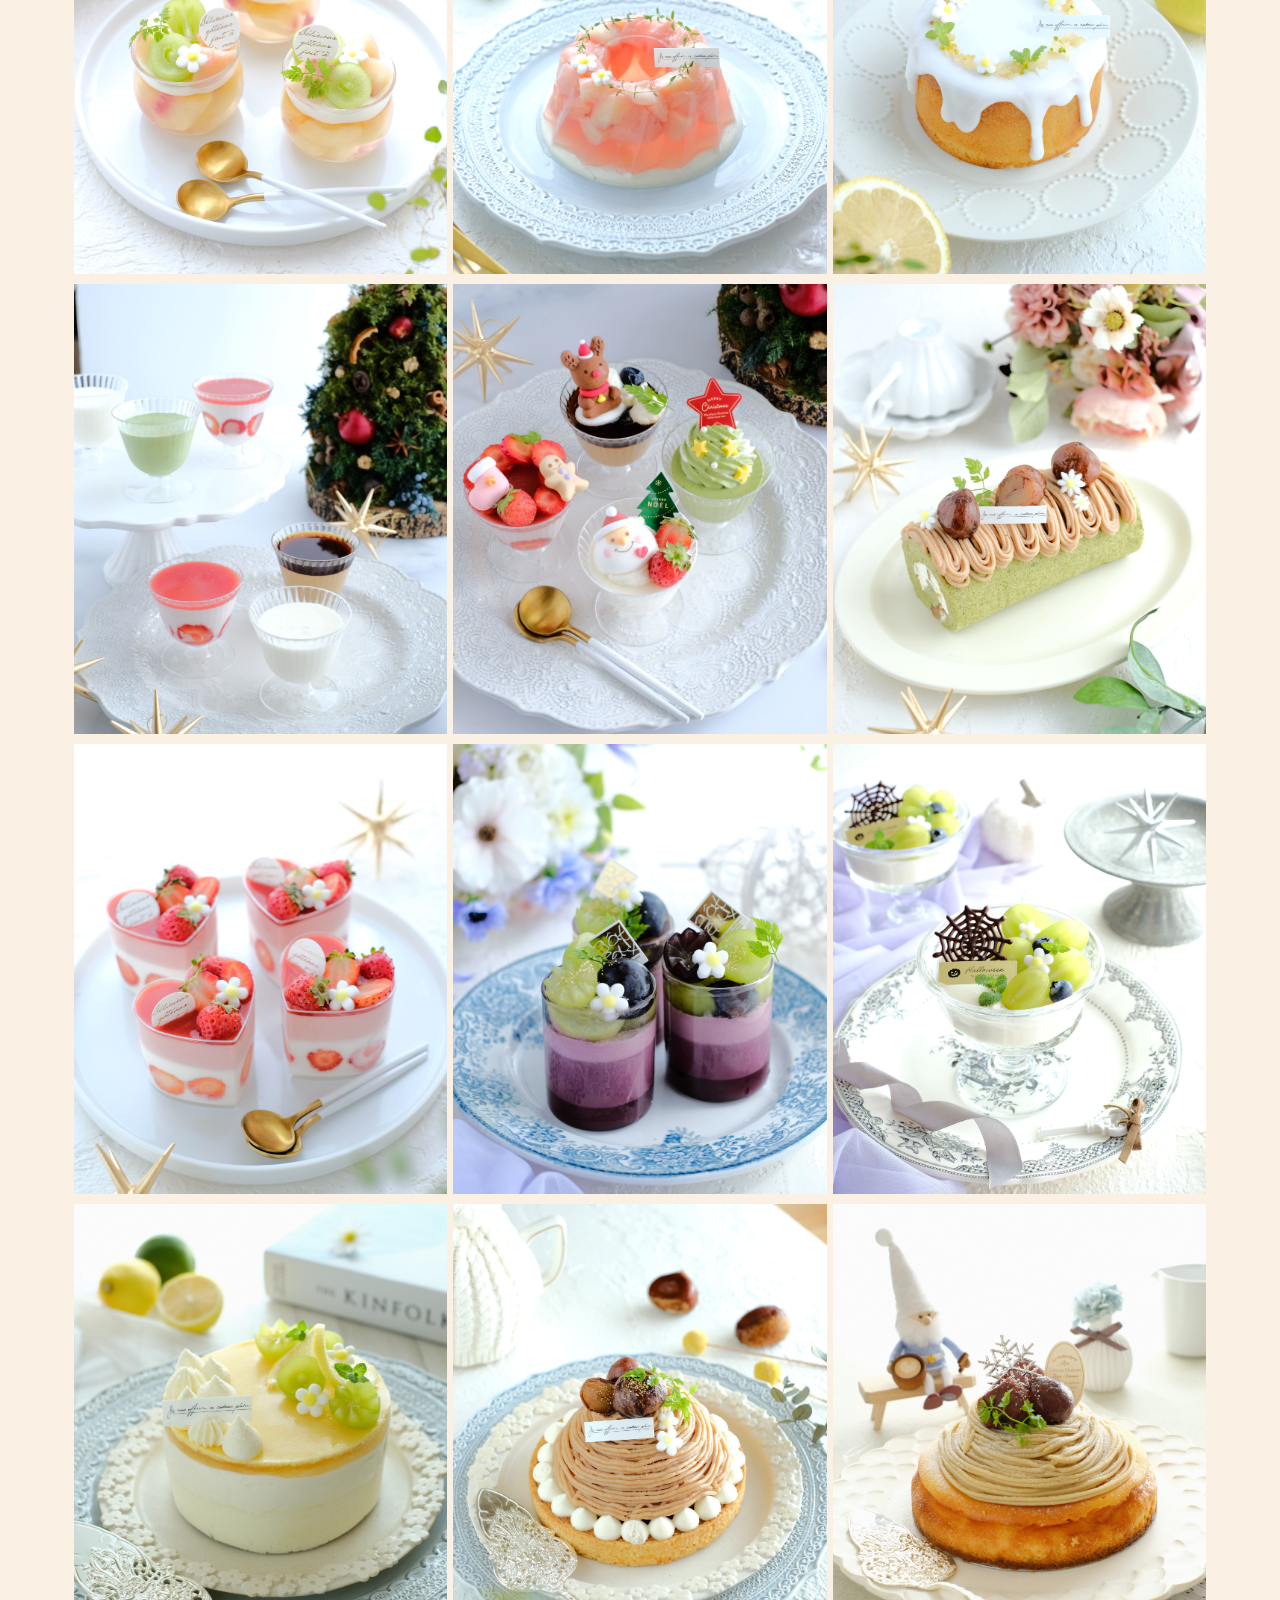
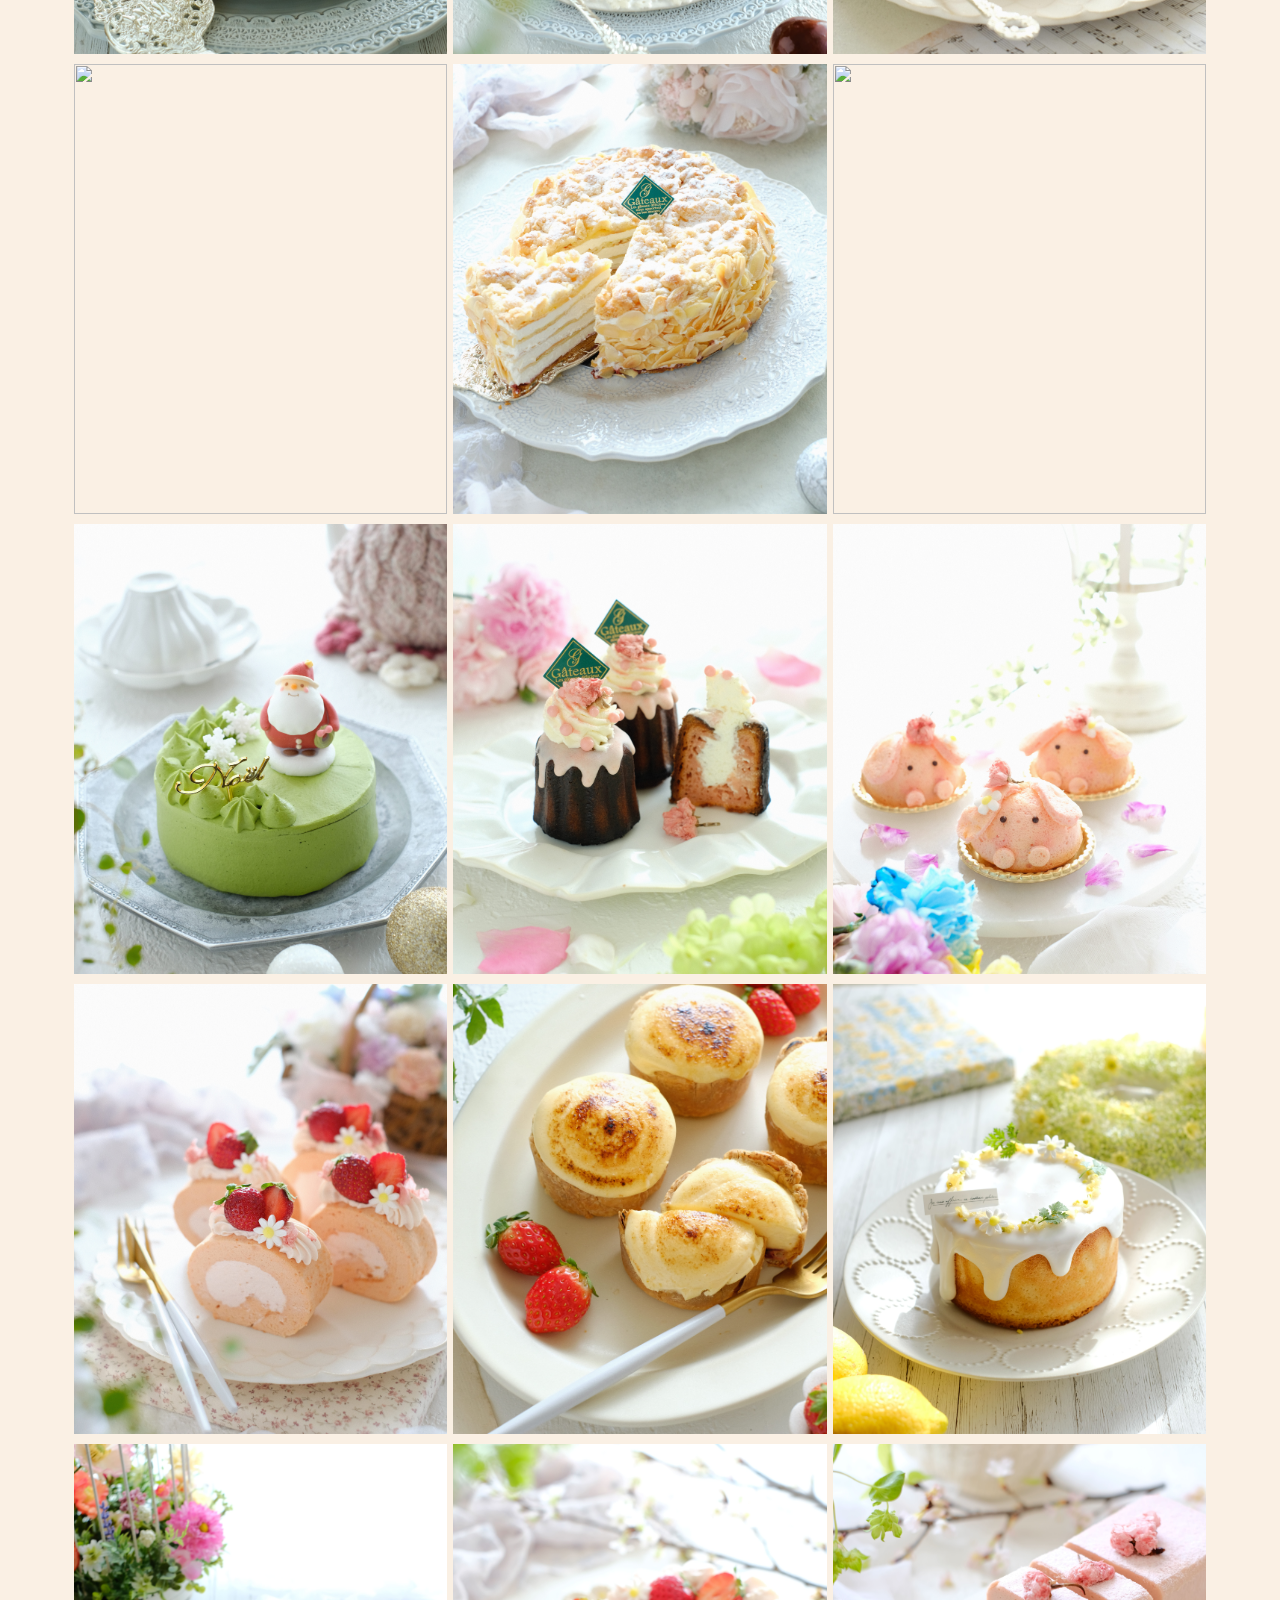
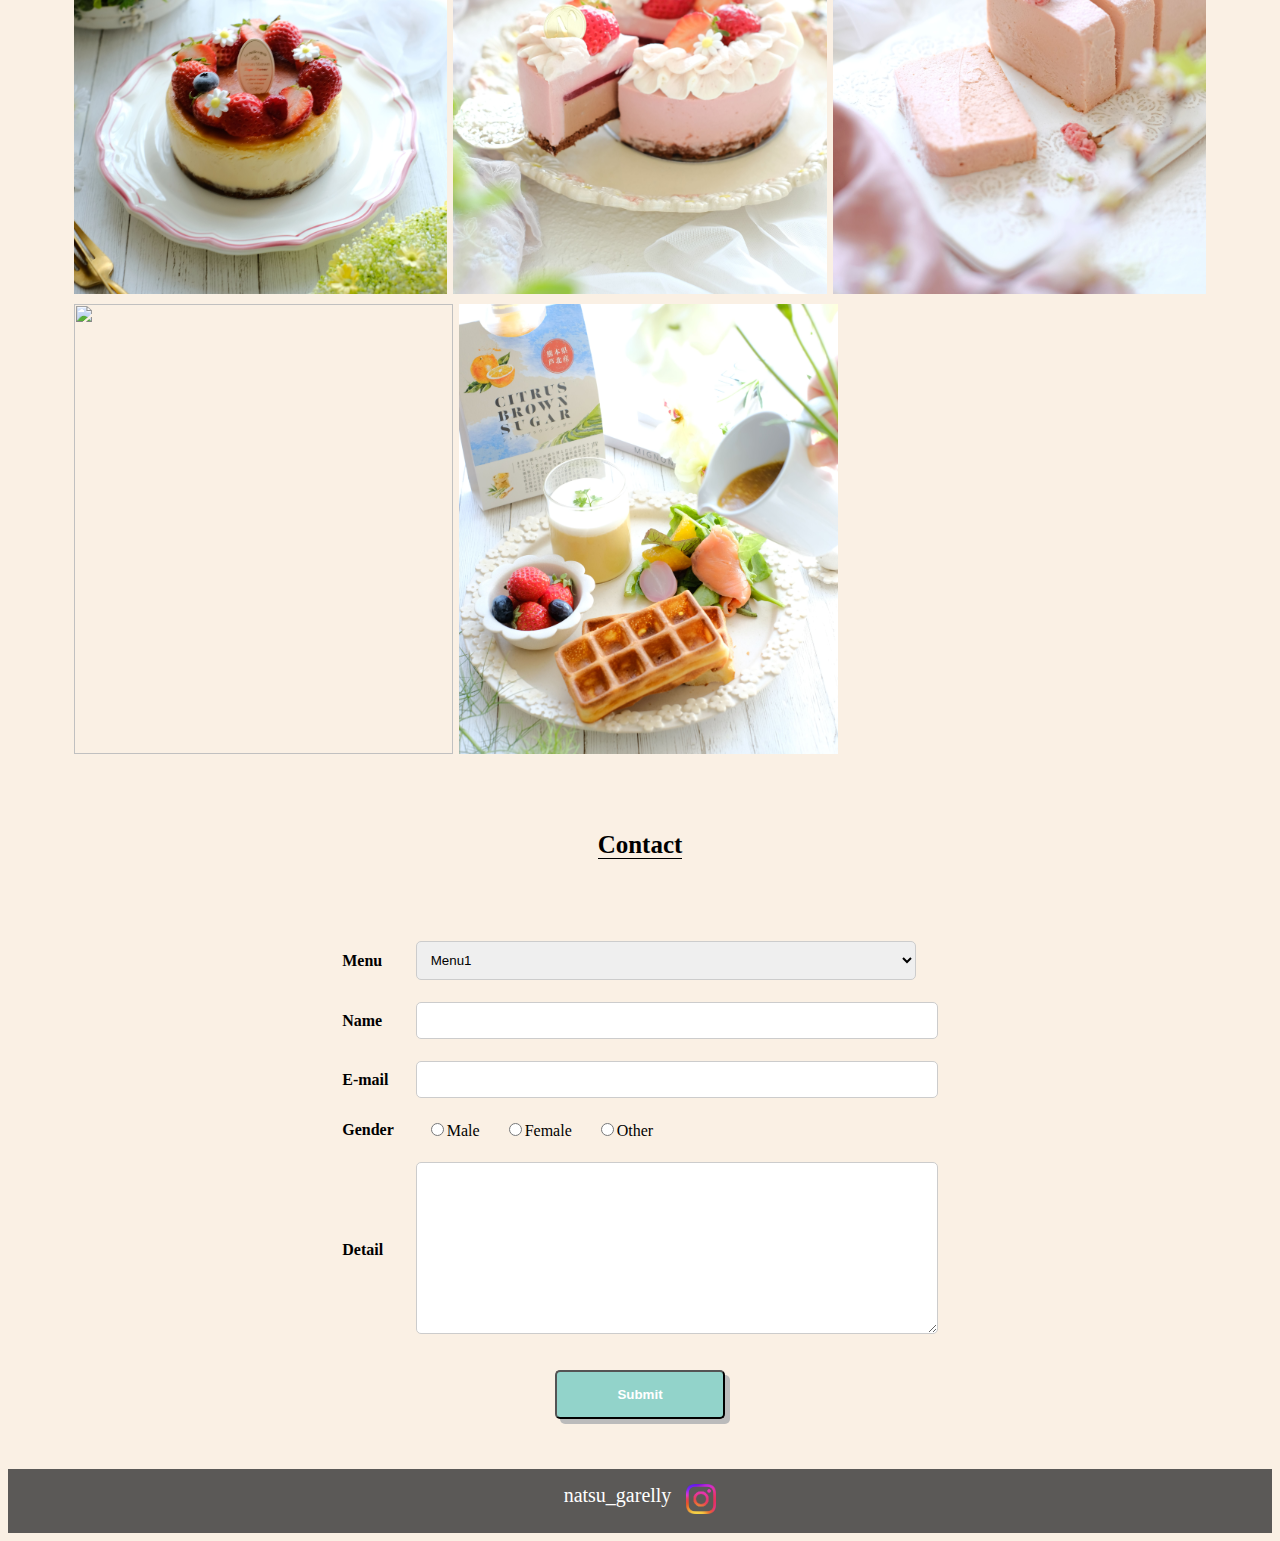
==== commit ee4e895f: "Update index2.html" ====
--- a/index2.html
+++ b/index2.html
@@ -43,7 +43,7 @@
     <section class="aboutSection">
         <div class="profile">
             <div class="profileImg">
-                <img class="column" src="./garelly_pic/IMG_1870.JPG" alt="" loading="layz">
+                <img class="column" src="./garelly_pic/IMG_1870.jpg" alt="" loading="layz">
                 <img class="row" src="./garelly_pic/CKAJ4470.jpg" alt="" loading="layz">
             </div>
             <div class="profileDetail">
@@ -240,10 +240,10 @@
         </div>
         <div class="cards">
             <div class="card">
-                <img src="./garelly_pic/DSCF9633.JPG" alt="" loading="layz">
-            </div>
-            <div class="card">
-                <img src="./garelly_pic/DSCF9750.JPG" alt="" loading="layz">
+                <img src="./garelly_pic/DSCF9633.jpg" alt="" loading="layz">
+            </div>
+            <div class="card">
+                <img src="./garelly_pic/DSCF9750.jpg" alt="" loading="layz">
             </div>
            
         </div>
